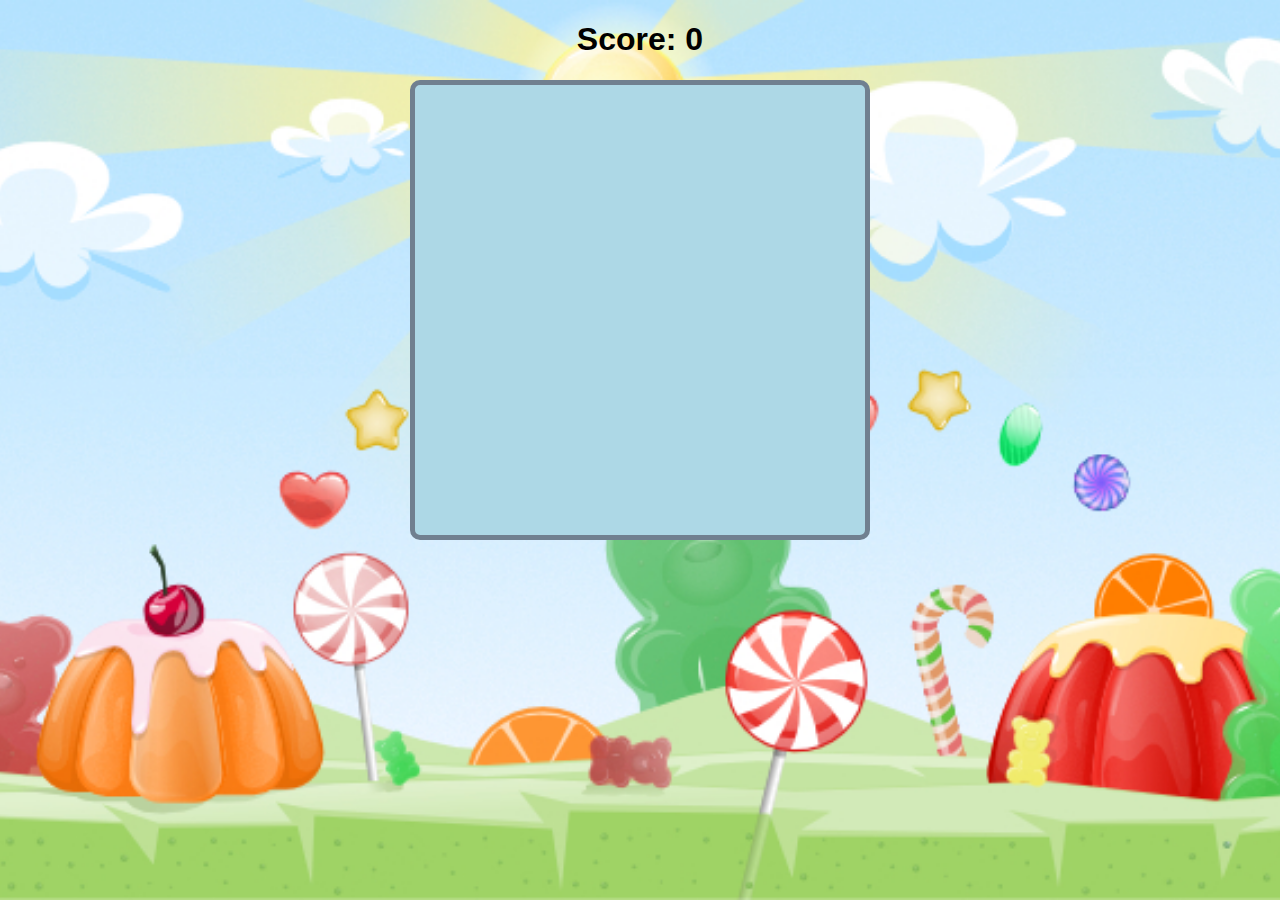
==== index.html @ 836fb1d7 "added preload function for images" ====
<!DOCTYPE html>
<html lang="en">
  <head>
    <meta charset="utf-8" />
    <meta name="viewport" content="width=device-width, initial-scale=1.0">

    <title>CS30 Major Project</title>

    <link rel="stylesheet" type="text/css" href="style.css">

    <!-- Linking to the main p5.js library, which allows your code to use all 
       p5 functions. Using this version while developing your code allows p5 
       to provide more Friendly Error Messages if you mess something up...-->
    <script src="libraries/p5.js"></script>

    <!-- Once your project is working completely, you can comment out the link
       to p5.js above, and instead link to this minified version. The minified
       version takes less space, and turns off Friendly Error Messages. This 
       increases the speed of your program quite dramatically in some cases.-->
    <!-- <script src="libraries/p5.min.js"></script> -->

    <script src="libraries/p5.sound.min.js"></script>
  </head>

  <body>
    <script src="sketch.js"></script>
    <h1>Score: <span id="score">0</span></h1>
    <div id="board">

    </div>
  </body>
</html>
---- style.css ----
html, body {
  margin: 0;
  padding: 0;
}

body {
  background: url("\./images/background-gummy.jpg") no-repeat center center fixed;
  background-size: cover;
  font-family: Arial, Helvetica, sans-serif;
  color: black; 
  text-align: center;
}

canvas {
  display: block;
}

#board {
  width: 450px;
  height: 450px;
  background-color: lightblue;
  border: 5px solid slategrey;
  border-radius: 10px;
  margin: 0 auto;
  display: flex;
  flex-wrap: wrap;
}

#board img {
  width: 50px;
  height: 50px;
}
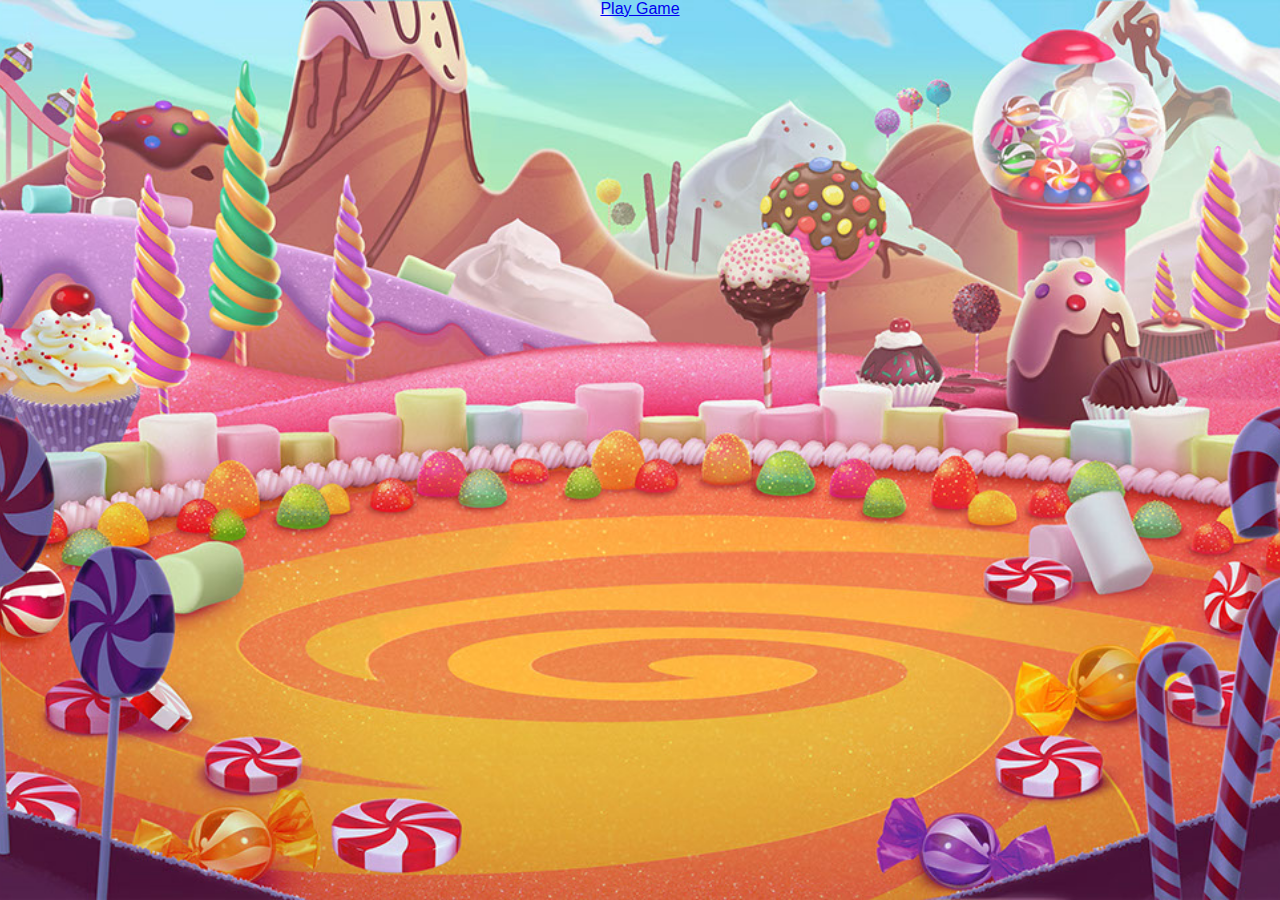
==== commit 1f214983: "new html file for the start screen" ====
--- a/index.html
+++ b/index.html
@@ -8,25 +8,10 @@
 
     <link rel="stylesheet" type="text/css" href="style.css">
 
-    <!-- Linking to the main p5.js library, which allows your code to use all 
-       p5 functions. Using this version while developing your code allows p5 
-       to provide more Friendly Error Messages if you mess something up...-->
-    <script src="libraries/p5.js"></script>
-
-    <!-- Once your project is working completely, you can comment out the link
-       to p5.js above, and instead link to this minified version. The minified
-       version takes less space, and turns off Friendly Error Messages. This 
-       increases the speed of your program quite dramatically in some cases.-->
-    <!-- <script src="libraries/p5.min.js"></script> -->
-
-    <script src="libraries/p5.sound.min.js"></script>
   </head>
 
   <body>
-    <script src="sketch.js"></script>
-    <h1>Score: <span id="score">0</span></h1>
-    <div id="board">
-
-    </div>
+    <a href="game.html">Play Game</a>
+    
   </body>
 </html>
--- a/style.css
+++ b/style.css
@@ -4,7 +4,7 @@
 }
 
 body {
-  background: url("\./images/background-gummy.jpg") no-repeat center center fixed;
+  background: url("\./images/background.jpg") no-repeat center center fixed;
   background-size: cover;
   font-family: Arial, Helvetica, sans-serif;
   color: black; 
@@ -16,10 +16,10 @@
 }
 
 #board {
-  width: 450px;
-  height: 450px;
-  background-color: lightblue;
-  border: 5px solid slategrey;
+  width: 540px;
+  height: 540px;
+  background-color: rgb(255, 222, 227);
+  border: 2px solid rgb(252, 164, 178);
   border-radius: 10px;
   margin: 0 auto;
   display: flex;
@@ -27,6 +27,10 @@
 }
 
 #board img {
-  width: 50px;
-  height: 50px;
+  width: 60px;
+  height: 60px;
+}
+
+h1 {
+  color: rgb(99, 0, 138);
 }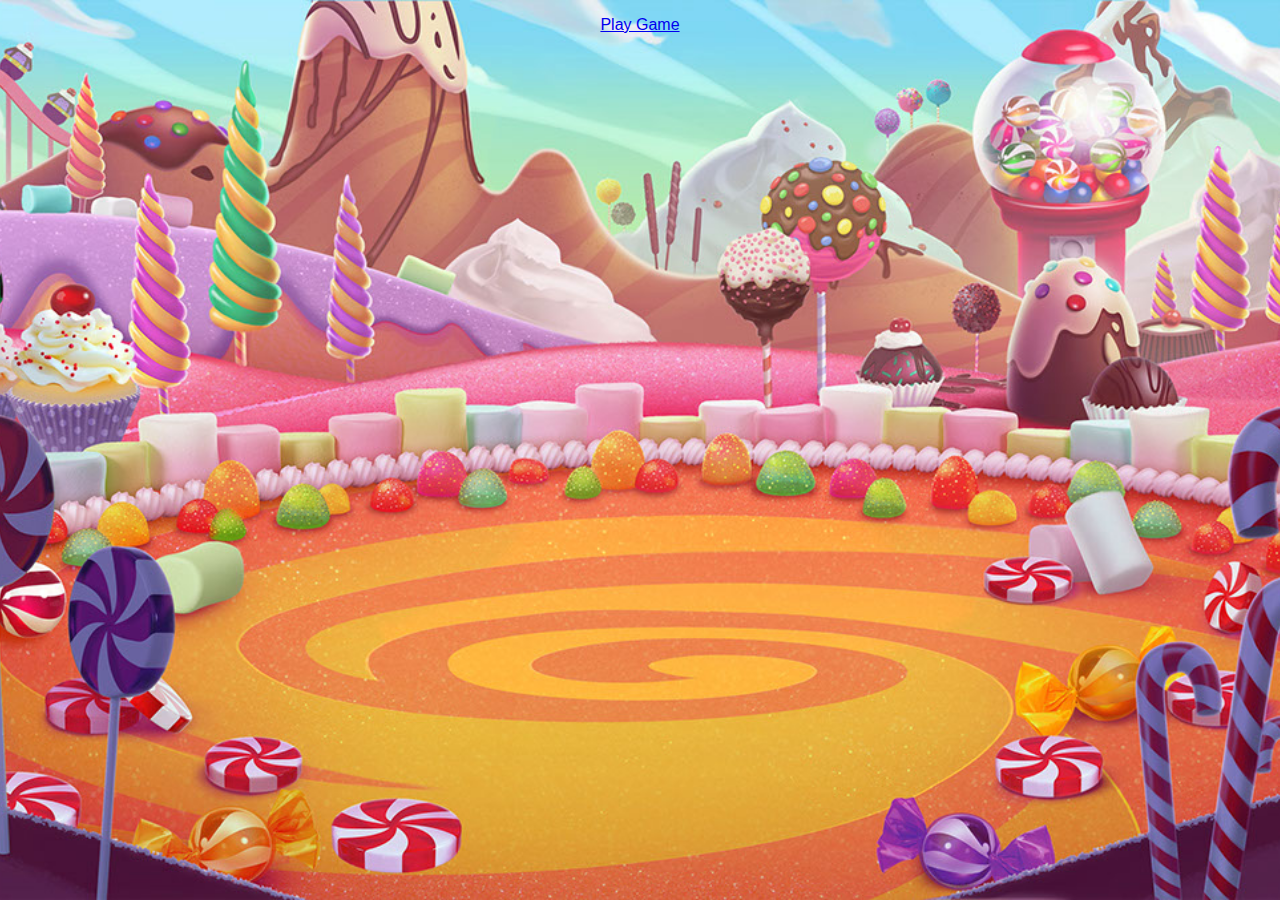
==== commit 007547c3: "tried changing the background for the start page" ====
--- a/index.html
+++ b/index.html
@@ -11,7 +11,10 @@
   </head>
 
   <body>
-    <a href="game.html">Play Game</a>
+    <p>
+      <a href="game.html">Play Game</a>
     
+    </p>
+
   </body>
 </html>
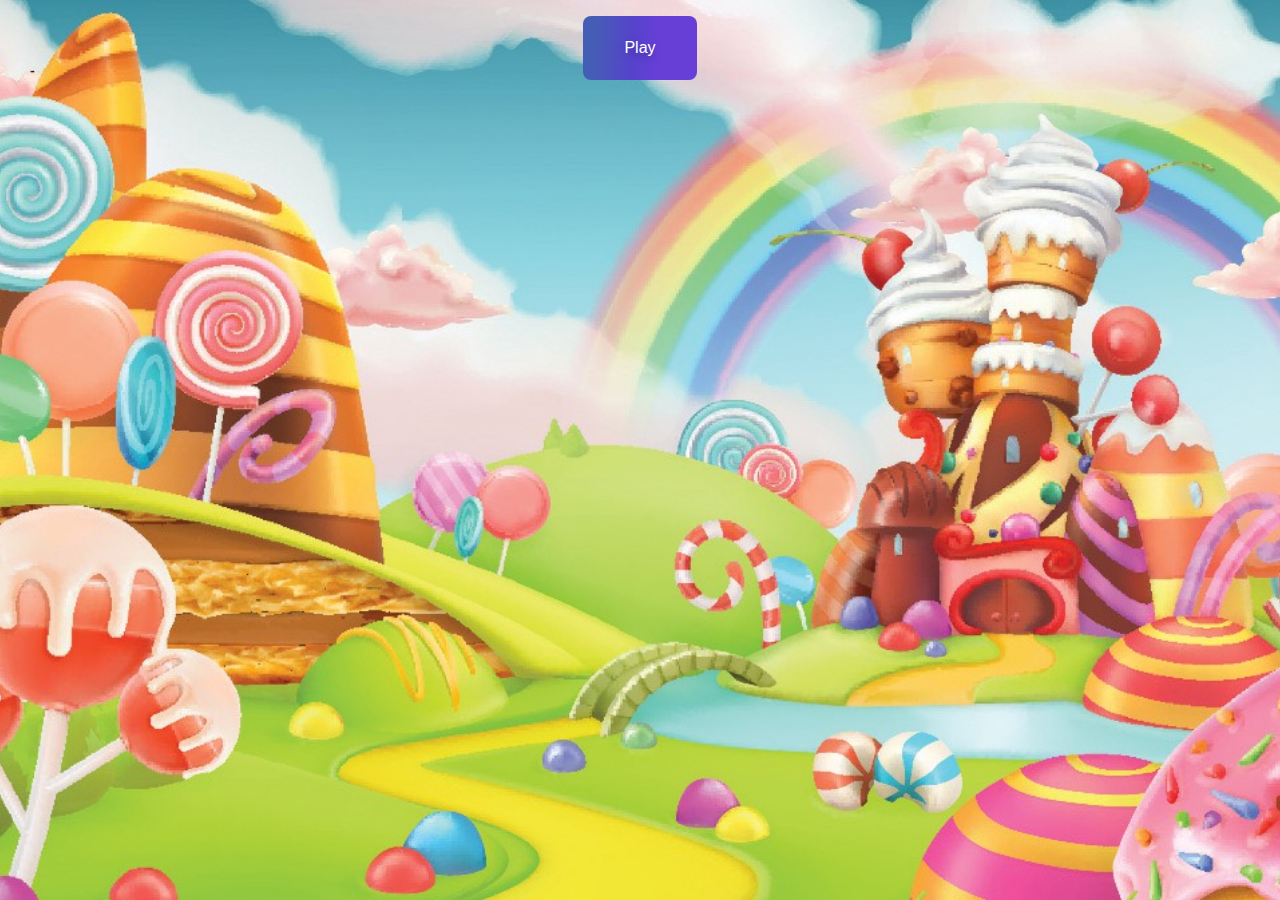
==== commit 5f1d1de3: "added play button for the startpage" ====
--- a/index.html
+++ b/index.html
@@ -6,14 +6,22 @@
 
     <title>CS30 Major Project</title>
 
-    <link rel="stylesheet" type="text/css" href="style.css">
+    <link rel="stylesheet" type="text/css" href="start-style.css">
 
   </head>
 
   <body>
     <p>
-      <a href="game.html">Play Game</a>
-    
+
+      <a href="game.html">
+        <button class="button" role="button">Play</button>
+      </a> 
+      
+
+      <audio autoplay>
+        <source src="game-sounds/startpage-sound.mp3" type="audio/mpeg">
+      Your browser does not support the audio element.
+      </audio>
     </p>
 
   </body>
--- a/start-style.css
+++ b/start-style.css
@@ -0,0 +1,45 @@
+
+  body {
+    background: url("/images/startpage.jpg") no-repeat center center fixed;
+    background-size: cover;
+    font-family: Arial, Helvetica, sans-serif;
+    text-align: center;
+  }
+  
+
+
+.button {
+  background-image: linear-gradient(92.88deg, #455EB5 9.16%, #5643CC 43.89%, #673FD7 64.72%);
+  border-radius: 8px;
+  border-style: none;
+  box-sizing: border-box;
+  color: #FFFFFF;
+  cursor: pointer;
+  flex-shrink: 0;
+  font-family: "Inter UI","SF Pro Display",-apple-system,BlinkMacSystemFont,"Segoe UI",Roboto,Oxygen,Ubuntu,Cantarell,"Open Sans","Helvetica Neue",sans-serif;
+  font-size: 16px;
+  font-weight: 500;
+  height: 4rem;
+  padding: 0 1.6rem;
+  text-align: center;
+  text-shadow: rgba(0, 0, 0, 0.25) 0 3px 8px;
+  transition: all .5s;
+  user-select: none;
+  -webkit-user-select: none;
+  touch-action: manipulation;
+}
+
+.button:hover {
+  box-shadow: rgba(80, 63, 205, 0.5) 0 1px 30px;
+  transition-duration: .1s;
+}
+
+@media (min-width: 768px) {
+  .button {
+    padding: 0 2.6rem;
+  }
+}
+
+
+
+
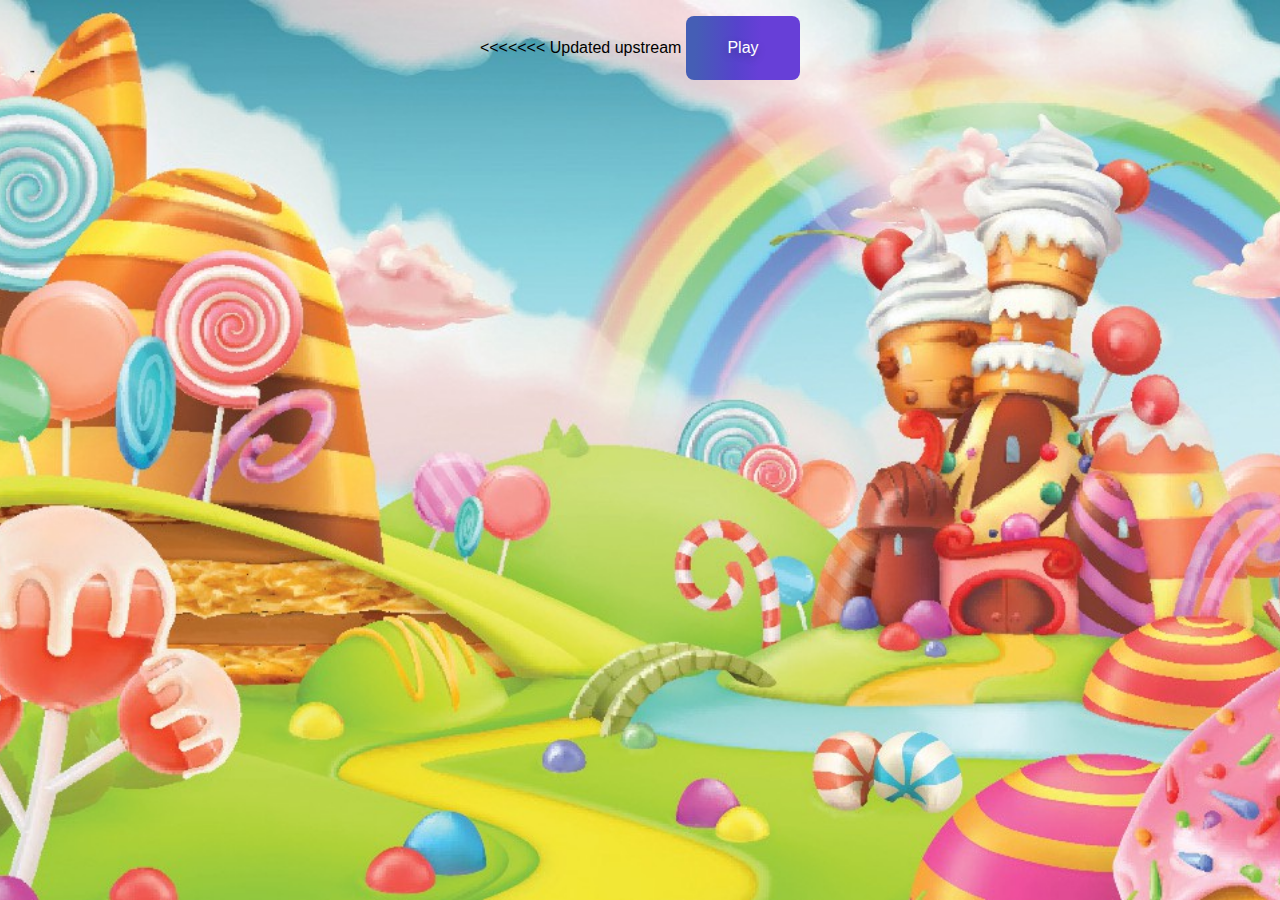
==== commit 89c75571: "button" ====
--- a/index.html
+++ b/index.html
@@ -11,7 +11,9 @@
   </head>
 
   <body>
+    
     <p>
+<<<<<<< Updated upstream
 
       <a href="game.html">
         <button class="button" role="button">Play</button>
@@ -19,8 +21,11 @@
       
 
       <audio autoplay>
+=======
+      <a href="game.html">Play Game</a>
+      <audio autoplay loop>
+>>>>>>> Stashed changes
         <source src="game-sounds/startpage-sound.mp3" type="audio/mpeg">
-      Your browser does not support the audio element.
       </audio>
     </p>
 
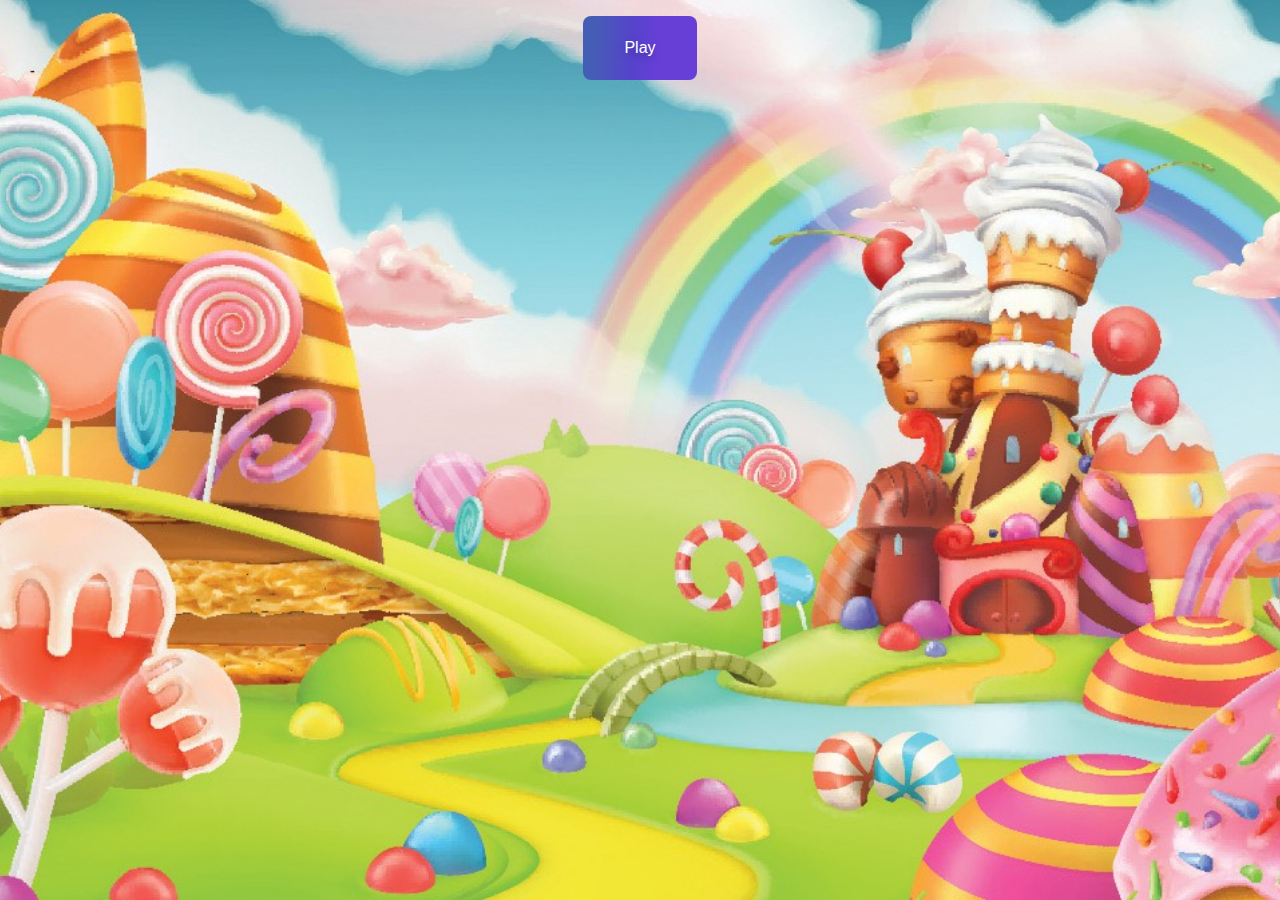
==== commit f975ea76: "adding more levels" ====
--- a/index.html
+++ b/index.html
@@ -13,7 +13,7 @@
   <body>
     
     <p>
-<<<<<<< Updated upstream
+
 
       <a href="game.html">
         <button class="button" role="button">Play</button>
@@ -21,10 +21,10 @@
       
 
       <audio autoplay>
-=======
+
       <a href="game.html">Play Game</a>
       <audio autoplay loop>
->>>>>>> Stashed changes
+
         <source src="game-sounds/startpage-sound.mp3" type="audio/mpeg">
       </audio>
     </p>
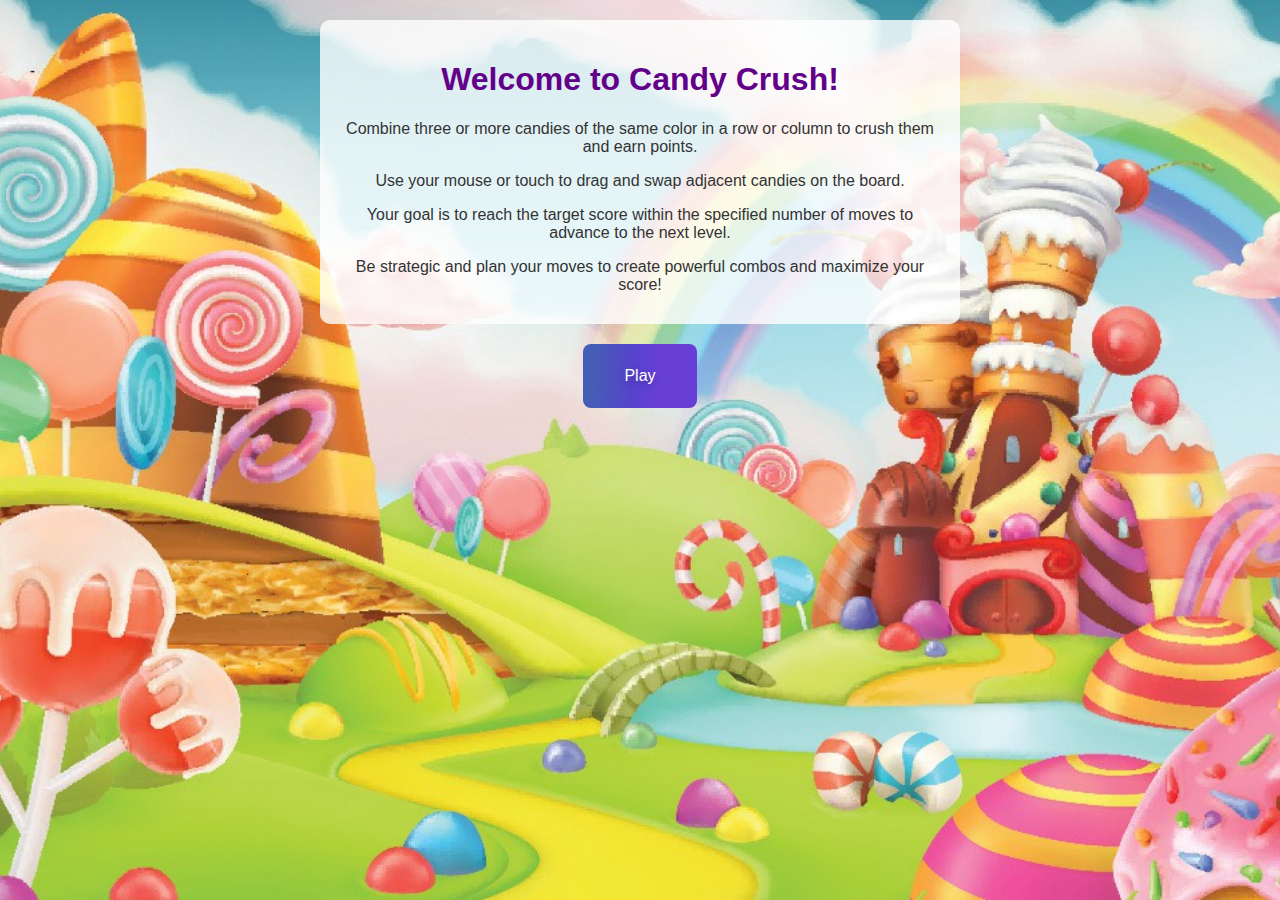
==== commit e3e9c240: "final  touches and added comments" ====
--- a/index.html
+++ b/index.html
@@ -14,19 +14,28 @@
     
     <p>
 
+      <div id="instructions">
+        <h1>Welcome to Candy Crush!</h1>
+        <p>
+          Combine three or more candies of the same color in a row or column to crush them and earn points.
+        </p>
+        <p>
+          Use your mouse or touch to drag and swap adjacent candies on the board.
+        </p>
+        <p>
+          Your goal is to reach the target score within the specified number of moves to advance to the next level.
+        </p>
+        <p>
+          Be strategic and plan your moves to create powerful combos and maximize your score!
+        </p>
+      </div>
 
       <a href="game.html">
         <button class="button" role="button">Play</button>
       </a> 
       
 
-      <audio autoplay>
-
-      <a href="game.html">Play Game</a>
-      <audio autoplay loop>
-
-        <source src="game-sounds/startpage-sound.mp3" type="audio/mpeg">
-      </audio>
+      
     </p>
 
   </body>
--- a/start-style.css
+++ b/start-style.css
@@ -6,7 +6,24 @@
     text-align: center;
   }
   
-
+  #instructions {
+    max-width: 600px;
+    margin: 20px auto;
+    padding: 20px;
+    background-color: rgba(255, 255, 255, 0.8);
+    border-radius: 10px;
+  }
+  
+  #instructions h1 {
+    color: rgb(99, 0, 138);
+  }
+  
+  #instructions p {
+    font-size: 16px;
+    color: #333;
+    margin-bottom: 10px;
+  }
+  
 
 .button {
   background-image: linear-gradient(92.88deg, #455EB5 9.16%, #5643CC 43.89%, #673FD7 64.72%);
@@ -25,7 +42,6 @@
   text-shadow: rgba(0, 0, 0, 0.25) 0 3px 8px;
   transition: all .5s;
   user-select: none;
-  -webkit-user-select: none;
   touch-action: manipulation;
 }
 
